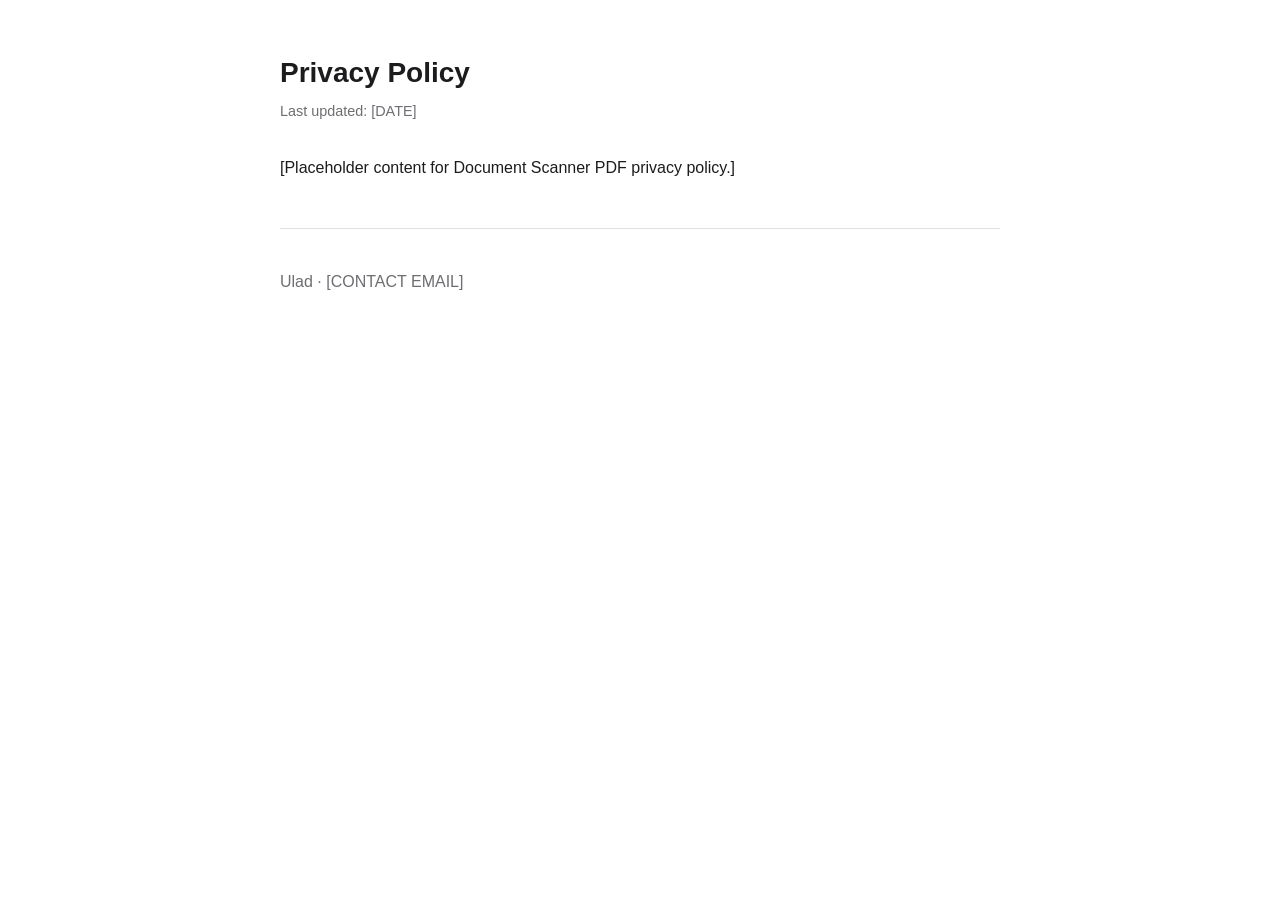
==== document-scanner/privacy.html @ 28e6c0f3 "Scaffold legal pages site structure Plain HTML/CSS skeleton for App Store privacy/terms pages across" ====
<!DOCTYPE html>
<html lang="en">
<head>
  <meta charset="UTF-8">
  <meta name="viewport" content="width=device-width, initial-scale=1.0">
  <title>Privacy Policy — [APP NAME]</title>
  <link rel="stylesheet" href="../style.css">
</head>
<body>
  <main>
    <h1>Privacy Policy</h1>
    <p class="updated">Last updated: [DATE]</p>

    <p>[Placeholder content for Document Scanner PDF privacy policy.]</p>

    <footer>
      <p>Ulad &middot; [CONTACT EMAIL]</p>
    </footer>
  </main>
</body>
</html>
---- style.css ----
:root {
  color-scheme: light dark;
}

* {
  box-sizing: border-box;
}

body {
  margin: 0;
  padding: 2rem 1.25rem 3rem;
  font-family: -apple-system, BlinkMacSystemFont, "Segoe UI", Roboto, Helvetica, Arial, sans-serif;
  line-height: 1.6;
  color: #1c1c1e;
  background: #fff;
}

main {
  max-width: 720px;
  margin: 0 auto;
}

h1 {
  font-size: 1.75rem;
  margin-bottom: 0.25rem;
}

h2 {
  font-size: 1.25rem;
  margin-top: 2rem;
}

.updated {
  color: #6e6e73;
  font-size: 0.9rem;
  margin-top: 0;
  margin-bottom: 2rem;
}

p, li {
  font-size: 1rem;
}

ul, ol {
  padding-left: 1.25rem;
}

a {
  color: #0066cc;
  text-decoration: underline;
}

footer {
  margin-top: 3rem;
  padding-top: 1.5rem;
  border-top: 1px solid #e0e0e0;
  color: #6e6e73;
  font-size: 0.85rem;
}

@media (prefers-color-scheme: dark) {
  body {
    background: #000;
    color: #f2f2f7;
  }

  footer {
    border-top-color: #2c2c2e;
  }

  .updated, footer {
    color: #8e8e93;
  }

  a {
    color: #4da3ff;
  }
}
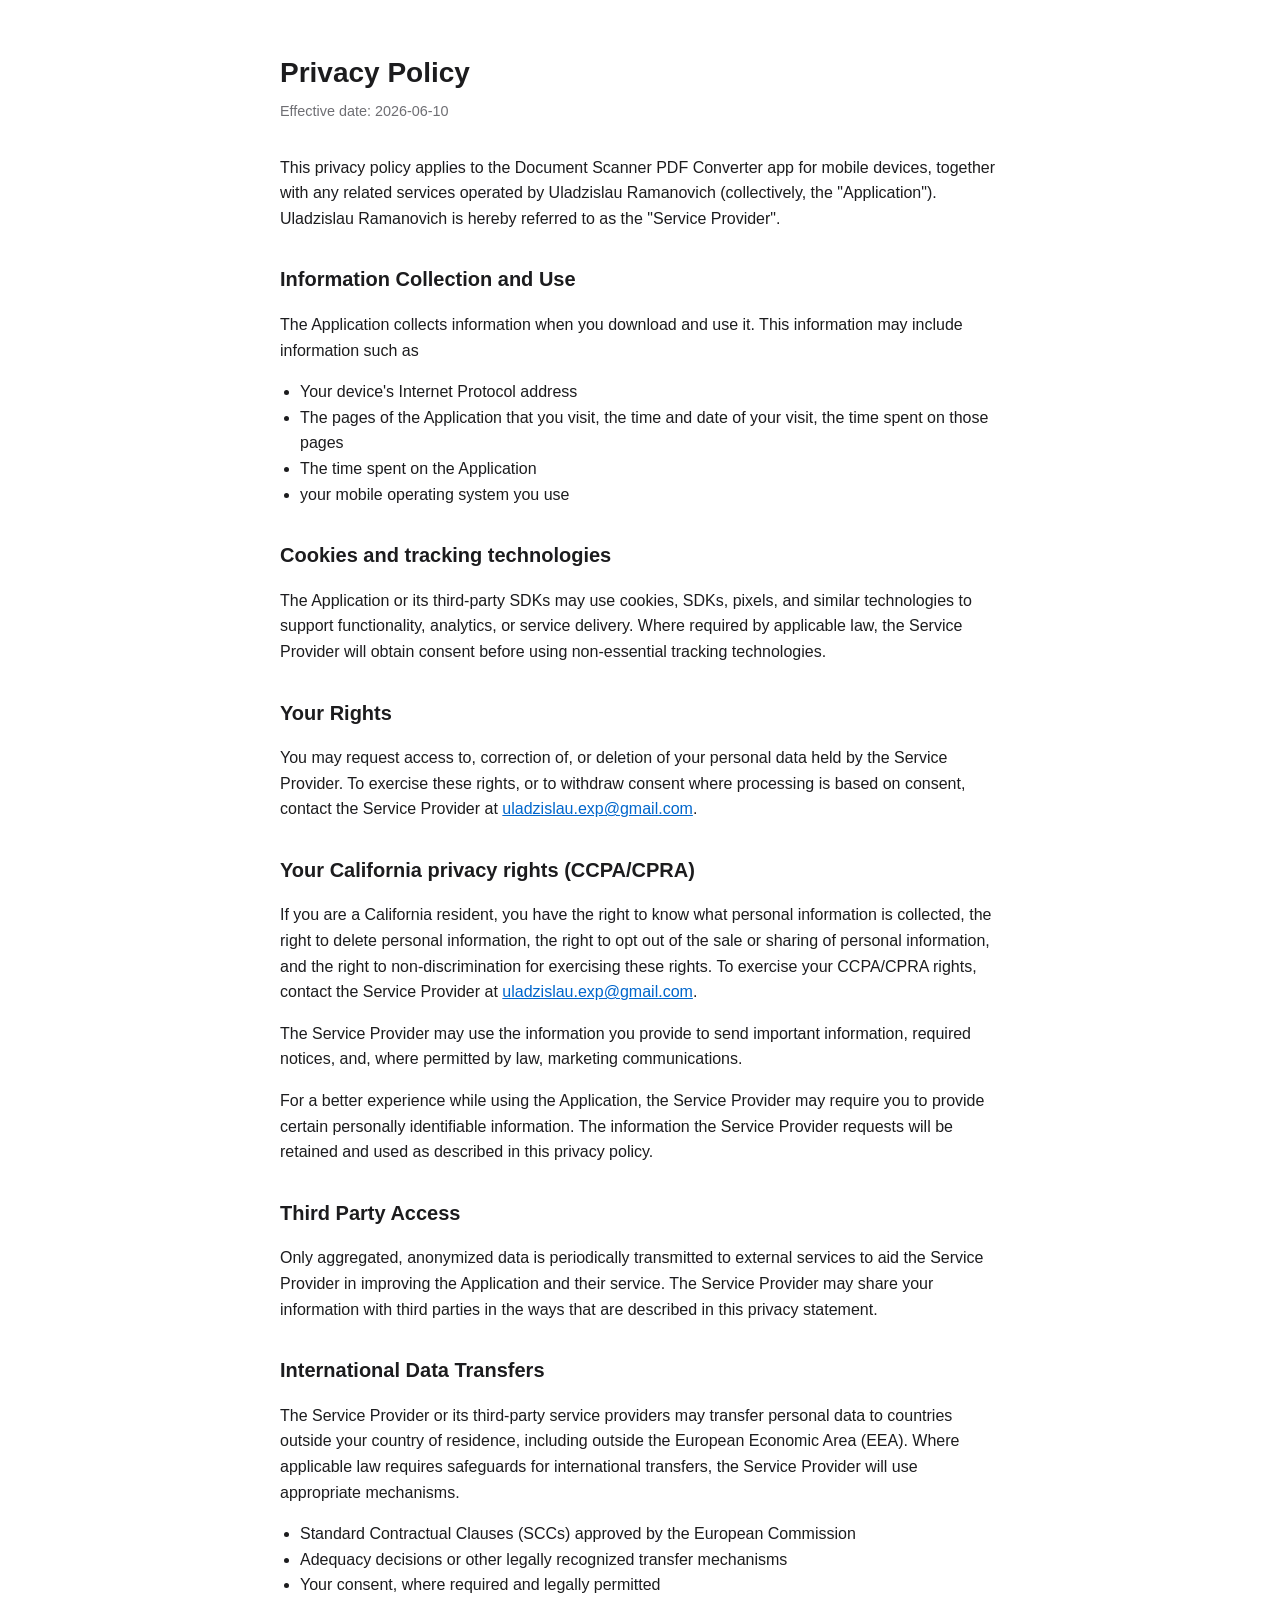
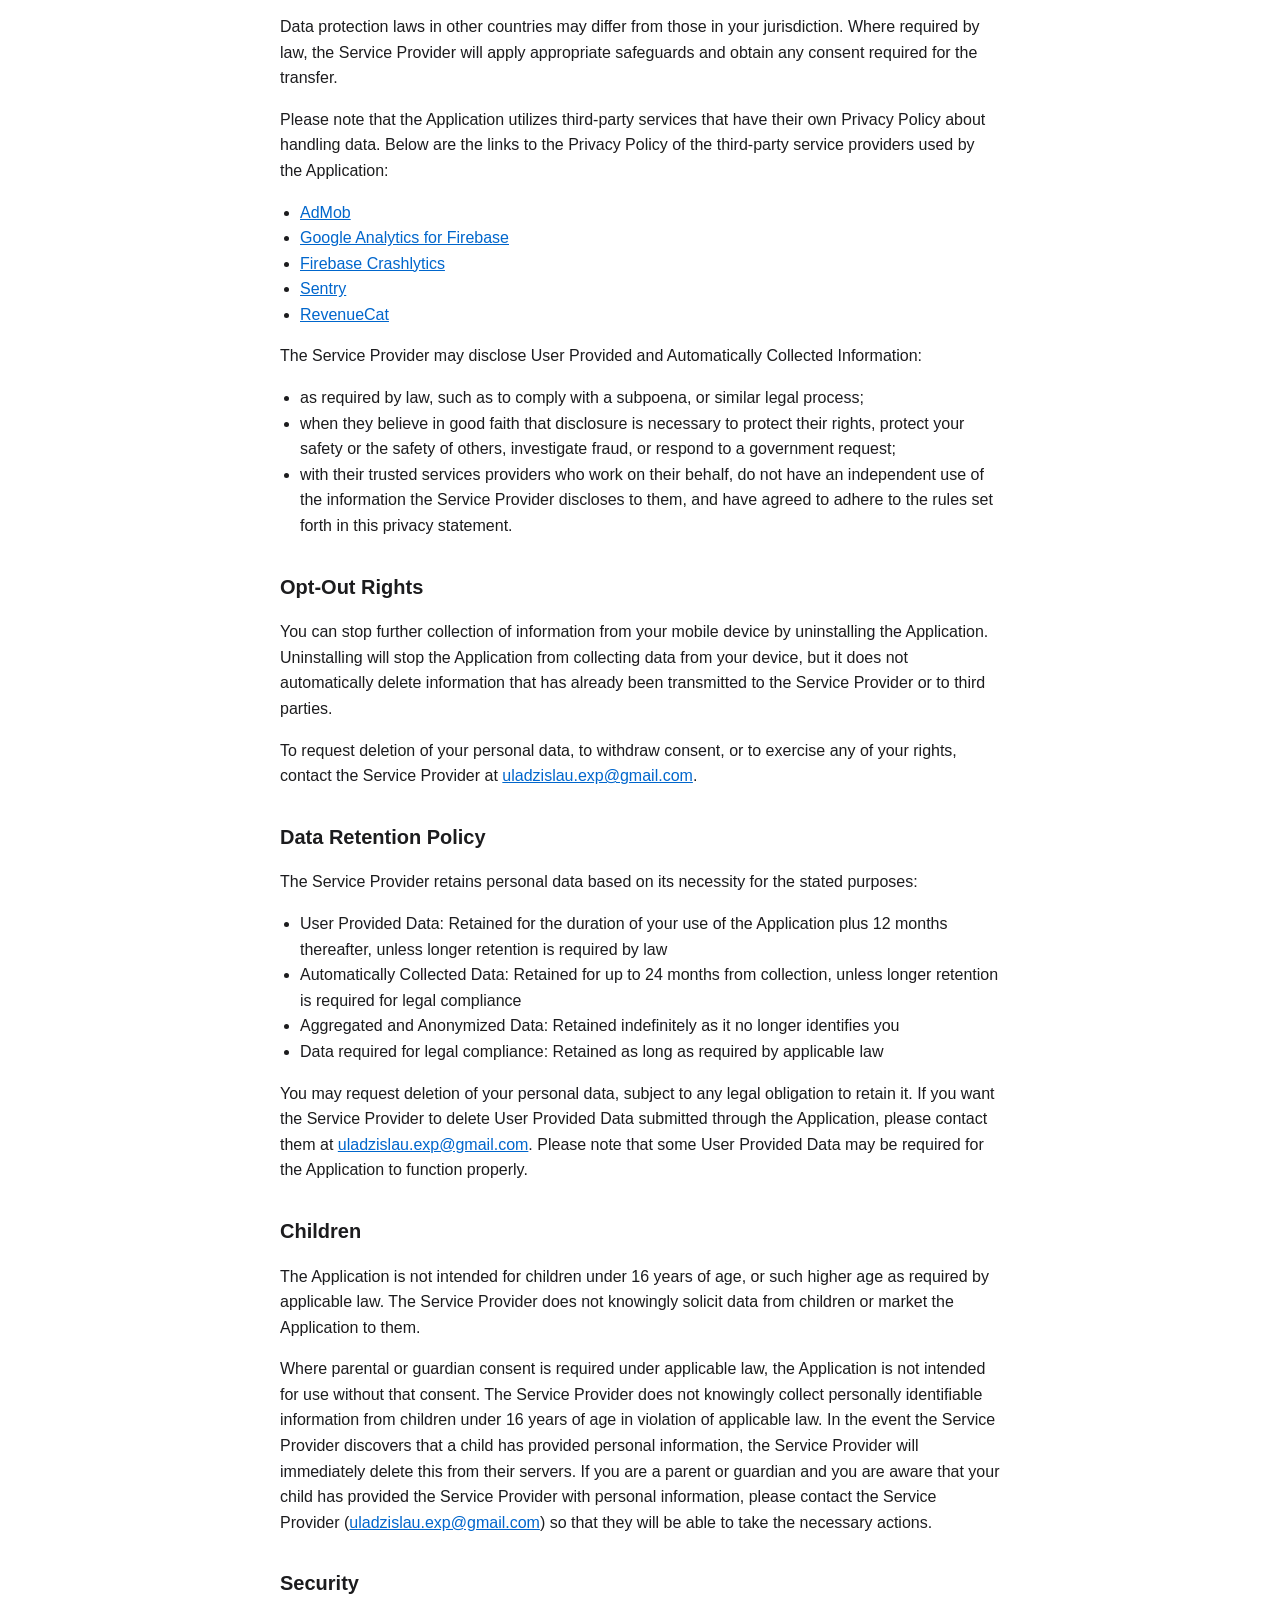
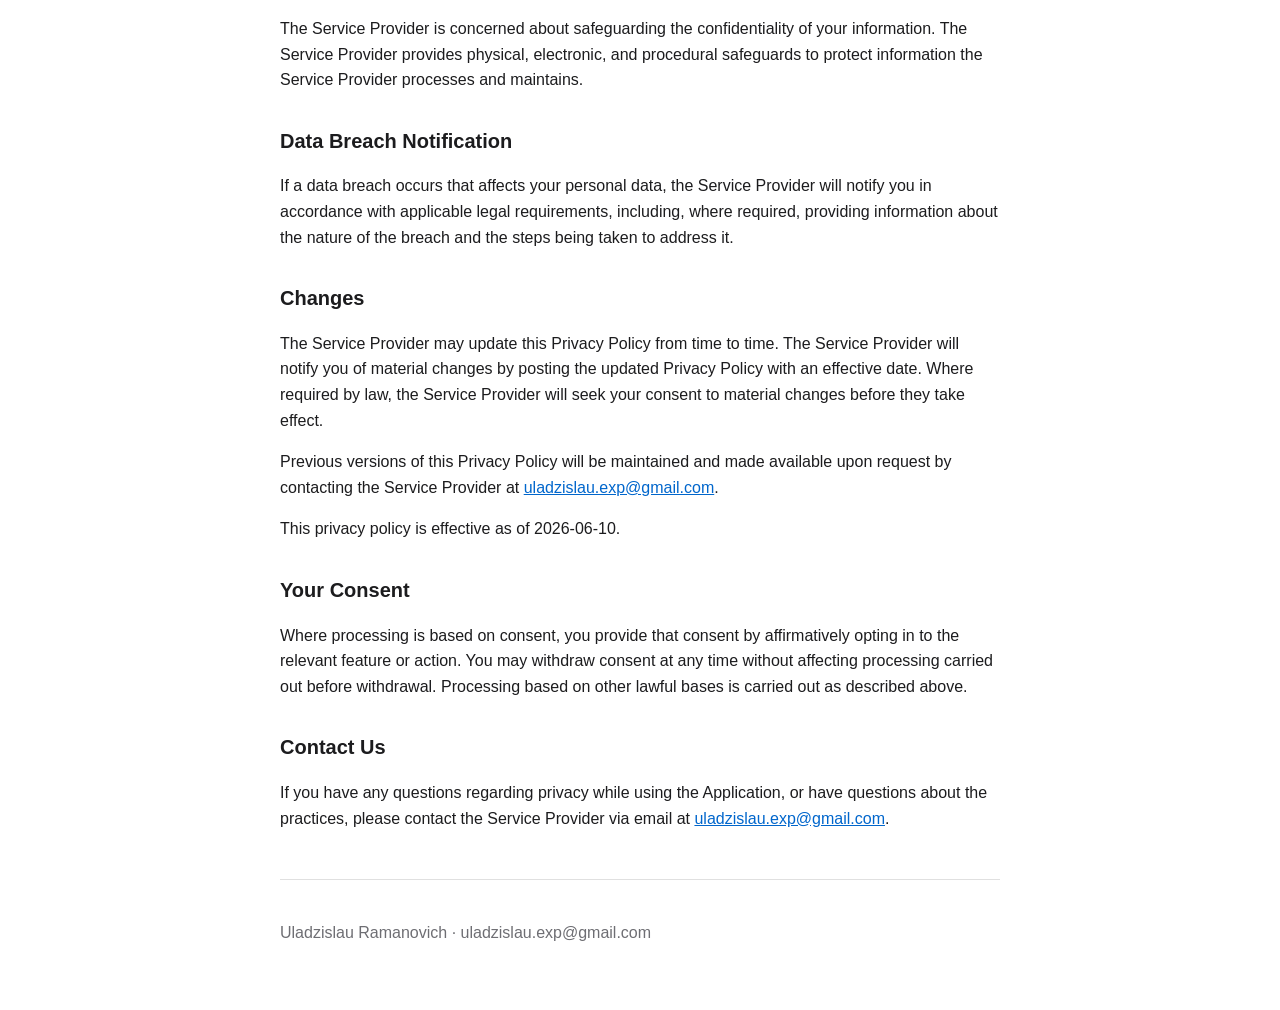
==== commit b638027d: "Fill in privacy policy and terms for Stop the Stranger, QR Code, and Document Scanner Content source" ====
--- a/document-scanner/privacy.html
+++ b/document-scanner/privacy.html
@@ -3,18 +3,99 @@
 <head>
   <meta charset="UTF-8">
   <meta name="viewport" content="width=device-width, initial-scale=1.0">
-  <title>Privacy Policy — [APP NAME]</title>
+  <title>Privacy Policy — Document Scanner PDF</title>
   <link rel="stylesheet" href="../style.css">
 </head>
 <body>
   <main>
     <h1>Privacy Policy</h1>
-    <p class="updated">Last updated: [DATE]</p>
+    <p class="updated">Effective date: 2026-06-10</p>
 
-    <p>[Placeholder content for Document Scanner PDF privacy policy.]</p>
+    <p>This privacy policy applies to the Document Scanner PDF Converter app for mobile devices, together with any related services operated by Uladzislau Ramanovich (collectively, the "Application"). Uladzislau Ramanovich is hereby referred to as the "Service Provider".</p>
+
+    <h2>Information Collection and Use</h2>
+    <p>The Application collects information when you download and use it. This information may include information such as</p>
+    <ul>
+      <li>Your device's Internet Protocol address</li>
+      <li>The pages of the Application that you visit, the time and date of your visit, the time spent on those pages</li>
+      <li>The time spent on the Application</li>
+      <li>your mobile operating system you use</li>
+    </ul>
+
+    <h2>Cookies and tracking technologies</h2>
+    <p>The Application or its third-party SDKs may use cookies, SDKs, pixels, and similar technologies to support functionality, analytics, or service delivery. Where required by applicable law, the Service Provider will obtain consent before using non-essential tracking technologies.</p>
+
+    <h2>Your Rights</h2>
+    <p>You may request access to, correction of, or deletion of your personal data held by the Service Provider. To exercise these rights, or to withdraw consent where processing is based on consent, contact the Service Provider at <a href="mailto:uladzislau.exp@gmail.com">uladzislau.exp@gmail.com</a>.</p>
+
+    <h2>Your California privacy rights (CCPA/CPRA)</h2>
+    <p>If you are a California resident, you have the right to know what personal information is collected, the right to delete personal information, the right to opt out of the sale or sharing of personal information, and the right to non-discrimination for exercising these rights. To exercise your CCPA/CPRA rights, contact the Service Provider at <a href="mailto:uladzislau.exp@gmail.com">uladzislau.exp@gmail.com</a>.</p>
+    <p>The Service Provider may use the information you provide to send important information, required notices, and, where permitted by law, marketing communications.</p>
+    <p>For a better experience while using the Application, the Service Provider may require you to provide certain personally identifiable information. The information the Service Provider requests will be retained and used as described in this privacy policy.</p>
+
+    <h2>Third Party Access</h2>
+    <p>Only aggregated, anonymized data is periodically transmitted to external services to aid the Service Provider in improving the Application and their service. The Service Provider may share your information with third parties in the ways that are described in this privacy statement.</p>
+
+    <h2>International Data Transfers</h2>
+    <p>The Service Provider or its third-party service providers may transfer personal data to countries outside your country of residence, including outside the European Economic Area (EEA). Where applicable law requires safeguards for international transfers, the Service Provider will use appropriate mechanisms.</p>
+    <ul>
+      <li>Standard Contractual Clauses (SCCs) approved by the European Commission</li>
+      <li>Adequacy decisions or other legally recognized transfer mechanisms</li>
+      <li>Your consent, where required and legally permitted</li>
+    </ul>
+    <p>Data protection laws in other countries may differ from those in your jurisdiction. Where required by law, the Service Provider will apply appropriate safeguards and obtain any consent required for the transfer.</p>
+    <p>Please note that the Application utilizes third-party services that have their own Privacy Policy about handling data. Below are the links to the Privacy Policy of the third-party service providers used by the Application:</p>
+    <ul>
+      <li><a href="https://policies.google.com/technologies/partner-sites">AdMob</a></li>
+      <li><a href="https://firebase.google.com/support/privacy">Google Analytics for Firebase</a></li>
+      <li><a href="https://firebase.google.com/support/privacy/">Firebase Crashlytics</a></li>
+      <li><a href="https://sentry.io/privacy/">Sentry</a></li>
+      <li><a href="https://www.revenuecat.com/privacy">RevenueCat</a></li>
+    </ul>
+    <p>The Service Provider may disclose User Provided and Automatically Collected Information:</p>
+    <ul>
+      <li>as required by law, such as to comply with a subpoena, or similar legal process;</li>
+      <li>when they believe in good faith that disclosure is necessary to protect their rights, protect your safety or the safety of others, investigate fraud, or respond to a government request;</li>
+      <li>with their trusted services providers who work on their behalf, do not have an independent use of the information the Service Provider discloses to them, and have agreed to adhere to the rules set forth in this privacy statement.</li>
+    </ul>
+
+    <h2>Opt-Out Rights</h2>
+    <p>You can stop further collection of information from your mobile device by uninstalling the Application. Uninstalling will stop the Application from collecting data from your device, but it does not automatically delete information that has already been transmitted to the Service Provider or to third parties.</p>
+    <p>To request deletion of your personal data, to withdraw consent, or to exercise any of your rights, contact the Service Provider at <a href="mailto:uladzislau.exp@gmail.com">uladzislau.exp@gmail.com</a>.</p>
+
+    <h2>Data Retention Policy</h2>
+    <p>The Service Provider retains personal data based on its necessity for the stated purposes:</p>
+    <ul>
+      <li>User Provided Data: Retained for the duration of your use of the Application plus 12 months thereafter, unless longer retention is required by law</li>
+      <li>Automatically Collected Data: Retained for up to 24 months from collection, unless longer retention is required for legal compliance</li>
+      <li>Aggregated and Anonymized Data: Retained indefinitely as it no longer identifies you</li>
+      <li>Data required for legal compliance: Retained as long as required by applicable law</li>
+    </ul>
+    <p>You may request deletion of your personal data, subject to any legal obligation to retain it. If you want the Service Provider to delete User Provided Data submitted through the Application, please contact them at <a href="mailto:uladzislau.exp@gmail.com">uladzislau.exp@gmail.com</a>. Please note that some User Provided Data may be required for the Application to function properly.</p>
+
+    <h2>Children</h2>
+    <p>The Application is not intended for children under 16 years of age, or such higher age as required by applicable law. The Service Provider does not knowingly solicit data from children or market the Application to them.</p>
+    <p>Where parental or guardian consent is required under applicable law, the Application is not intended for use without that consent. The Service Provider does not knowingly collect personally identifiable information from children under 16 years of age in violation of applicable law. In the event the Service Provider discovers that a child has provided personal information, the Service Provider will immediately delete this from their servers. If you are a parent or guardian and you are aware that your child has provided the Service Provider with personal information, please contact the Service Provider (<a href="mailto:uladzislau.exp@gmail.com">uladzislau.exp@gmail.com</a>) so that they will be able to take the necessary actions.</p>
+
+    <h2>Security</h2>
+    <p>The Service Provider is concerned about safeguarding the confidentiality of your information. The Service Provider provides physical, electronic, and procedural safeguards to protect information the Service Provider processes and maintains.</p>
+
+    <h2>Data Breach Notification</h2>
+    <p>If a data breach occurs that affects your personal data, the Service Provider will notify you in accordance with applicable legal requirements, including, where required, providing information about the nature of the breach and the steps being taken to address it.</p>
+
+    <h2>Changes</h2>
+    <p>The Service Provider may update this Privacy Policy from time to time. The Service Provider will notify you of material changes by posting the updated Privacy Policy with an effective date. Where required by law, the Service Provider will seek your consent to material changes before they take effect.</p>
+    <p>Previous versions of this Privacy Policy will be maintained and made available upon request by contacting the Service Provider at <a href="mailto:uladzislau.exp@gmail.com">uladzislau.exp@gmail.com</a>.</p>
+    <p>This privacy policy is effective as of 2026-06-10.</p>
+
+    <h2>Your Consent</h2>
+    <p>Where processing is based on consent, you provide that consent by affirmatively opting in to the relevant feature or action. You may withdraw consent at any time without affecting processing carried out before withdrawal. Processing based on other lawful bases is carried out as described above.</p>
+
+    <h2>Contact Us</h2>
+    <p>If you have any questions regarding privacy while using the Application, or have questions about the practices, please contact the Service Provider via email at <a href="mailto:uladzislau.exp@gmail.com">uladzislau.exp@gmail.com</a>.</p>
 
     <footer>
-      <p>Ulad &middot; [CONTACT EMAIL]</p>
+      <p>Uladzislau Ramanovich &middot; uladzislau.exp@gmail.com</p>
     </footer>
   </main>
 </body>
